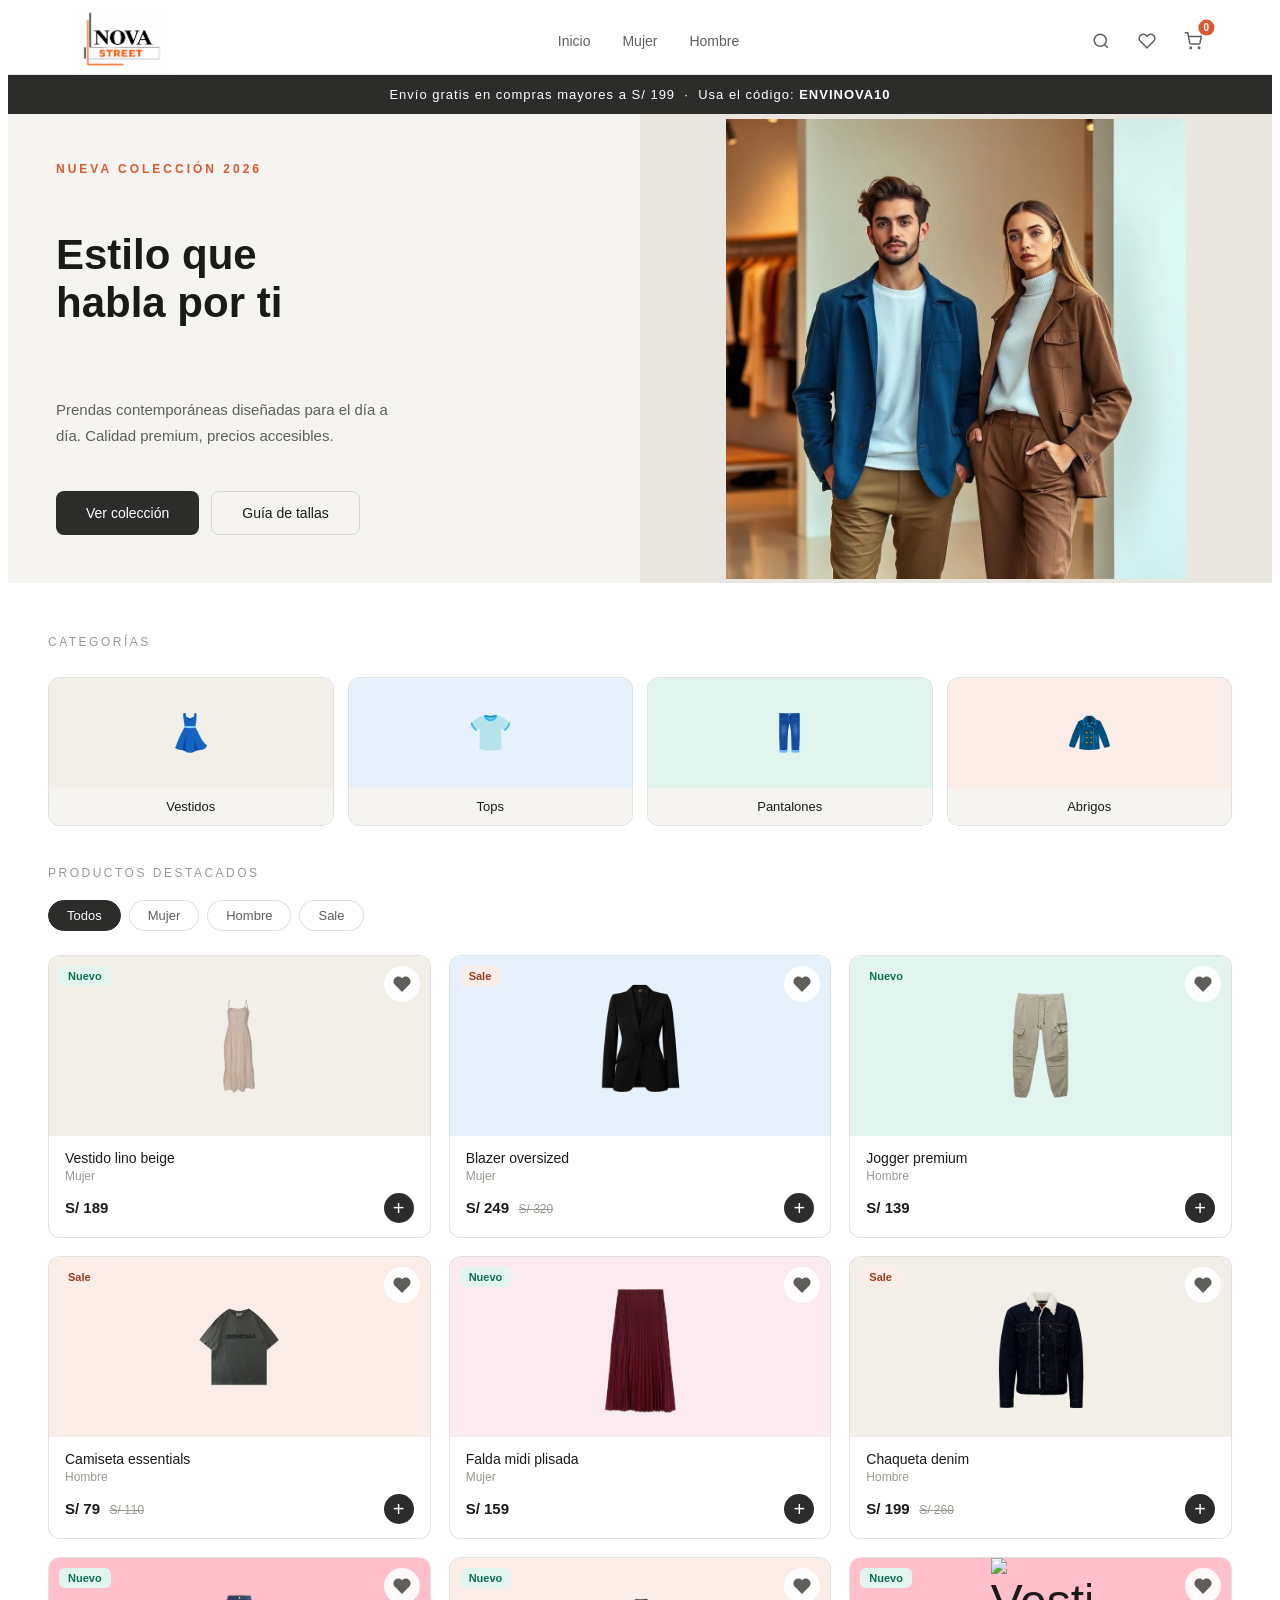
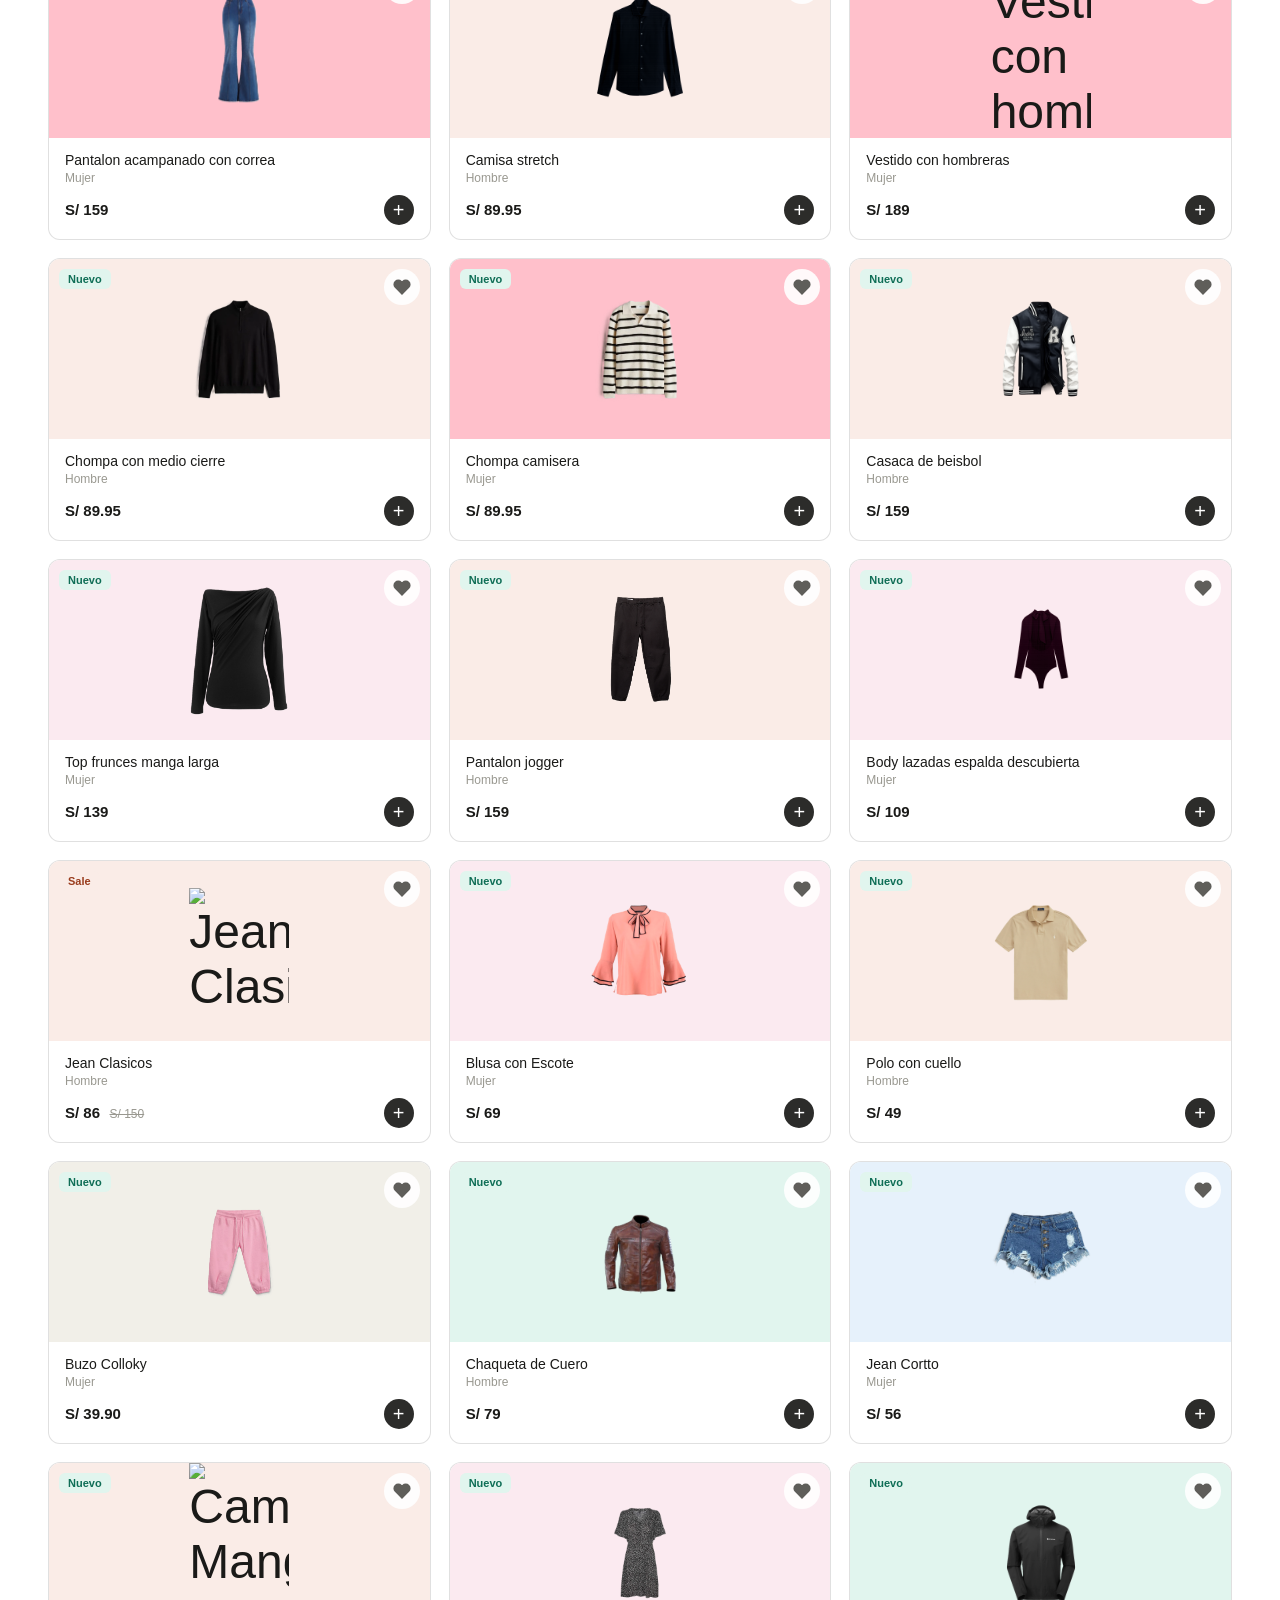
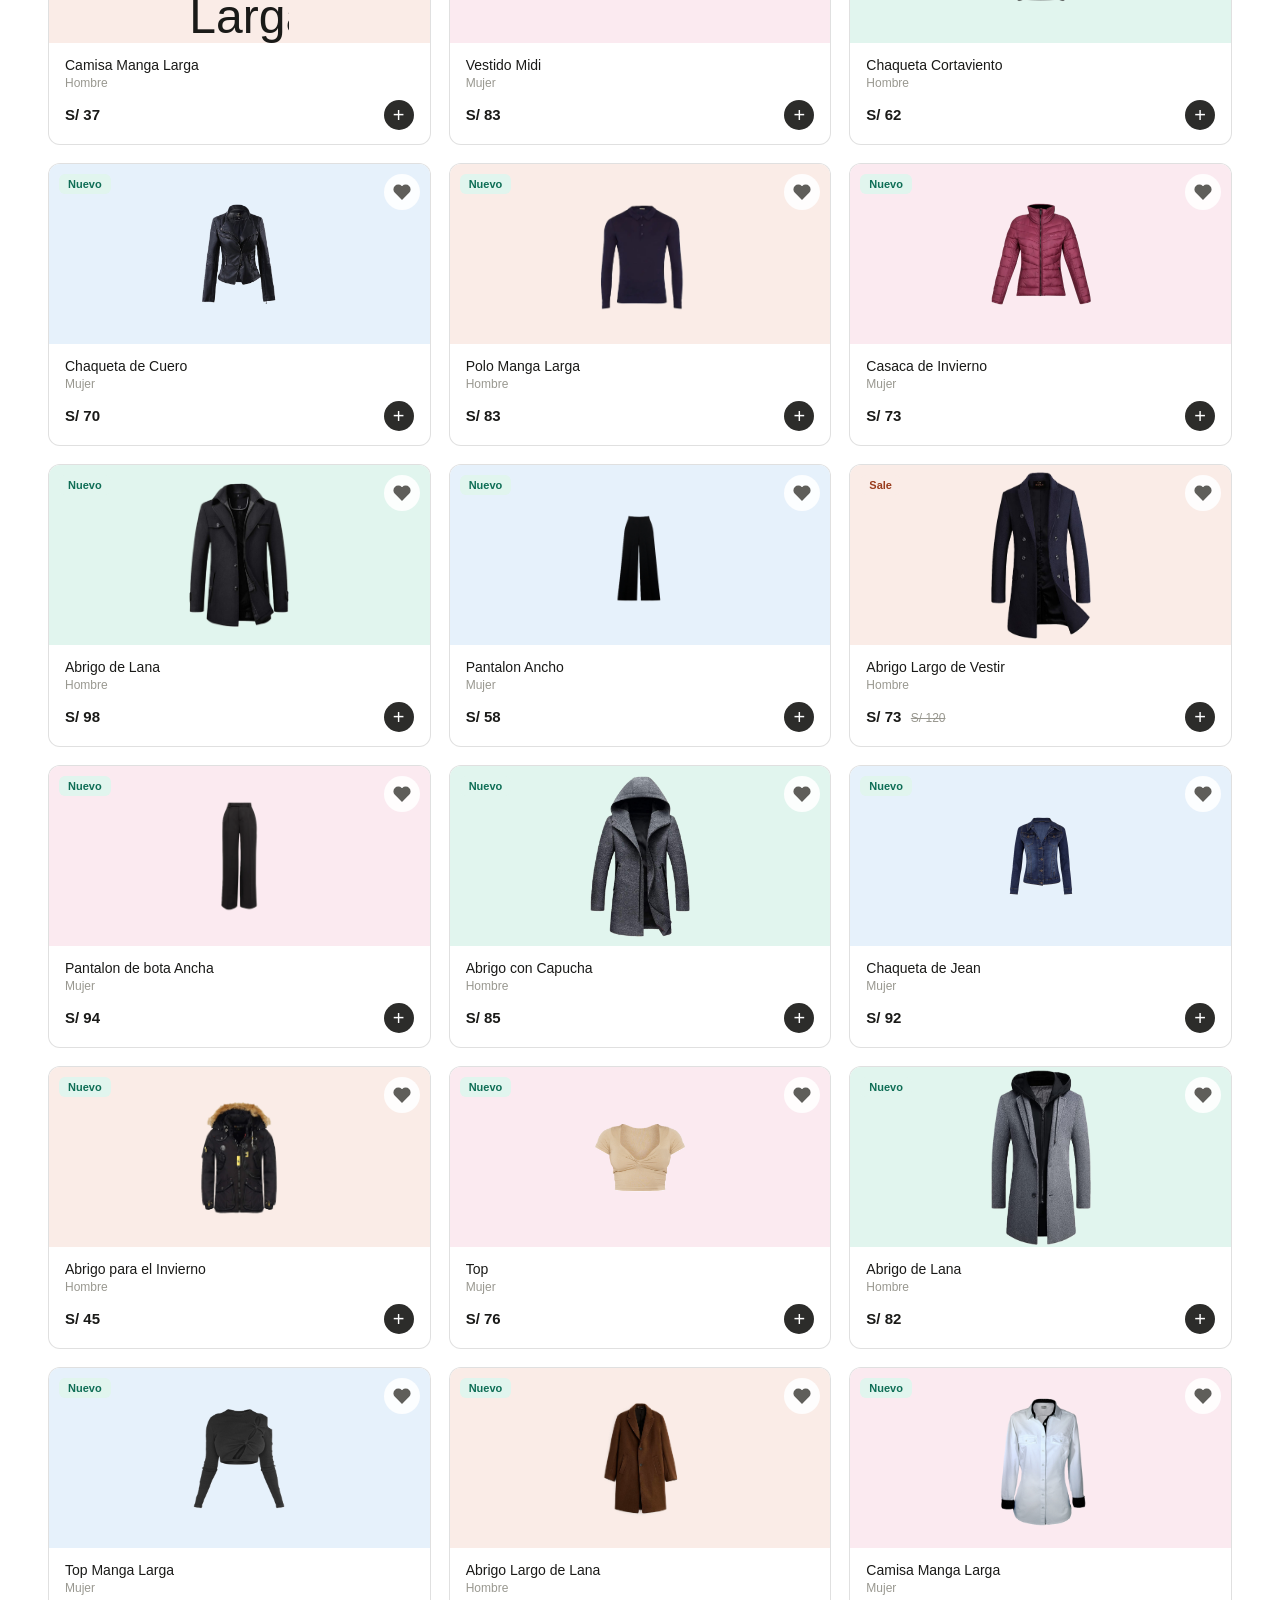
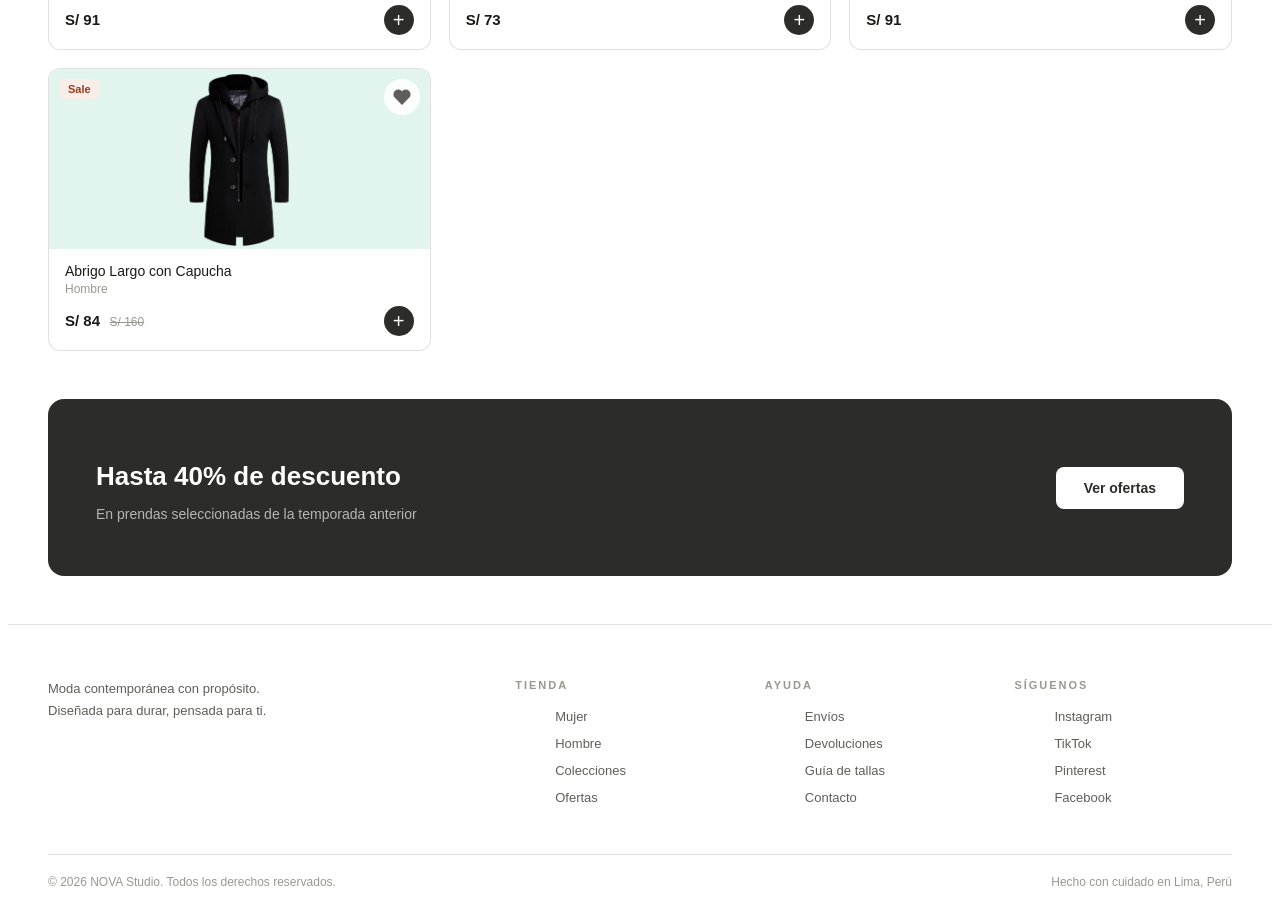
==== index.html @ 52438ffc "agregando a la nube" ====
<!DOCTYPE html>
<html lang="es">
<head>
  <meta charset="UTF-8" />
  <meta name="viewport" content="width=device-width, initial-scale=1.0"/>
  <title>Nova Street</title>
  <link rel="stylesheet" href="css/1.css">
</head>
<body>
 
<div class="toast" id="toast">Producto añadido al carrito</div>
 
<!-- NAVBAR -->
<nav>
  <img src="img/loguito.2.png" class="loguito">
  <ul class="nav-links">
    <li><a href="Proyecto.html">Inicio</a></li>
    <li><a href="Mujeres.html">Mujer</a></li>
    <li><a href="Hombres.html">Hombre</a></li>
  </ul>
  <div class="nav-right">
    <button class="icon-btn" title="Buscar">
      <svg width="18" height="18" viewBox="0 0 24 24" fill="none" stroke="currentColor" stroke-width="2"><circle cx="11" cy="11" r="8"/><path d="m21 21-4.35-4.35"/></svg>
    </button>
    <button class="icon-btn" title="Favoritos">
      <svg width="18" height="18" viewBox="0 0 24 24" fill="none" stroke="currentColor" stroke-width="2"><path d="M20.84 4.61a5.5 5.5 0 0 0-7.78 0L12 5.67l-1.06-1.06a5.5 5.5 0 0 0-7.78 7.78l1.06 1.06L12 21.23l7.78-7.78 1.06-1.06a5.5 5.5 0 0 0 0-7.78z"/></svg>
    </button>
    <div class="cart-wrapper">
      <button class="icon-btn" title="Carrito" onclick="window.location.href='carrito.html'">
        <svg width="18" height="18" viewBox="0 0 24 24" fill="none" stroke="currentColor" stroke-width="2"><circle cx="9" cy="21" r="1"/><circle cx="20" cy="21" r="1"/><path d="M1 1h4l2.68 13.39a2 2 0 0 0 2 1.61h9.72a2 2 0 0 0 2-1.61L23 6H6"/></svg>
      </button>
      <span class="cart-badge" id="cart-count">0</span>
    </div>
  </div>
</nav>
 
<!-- PROMO BAR -->
<div class="promo-bar">
  Envío gratis en compras mayores a S/ 199 &nbsp;·&nbsp; Usa el código: <strong>ENVINOVA10</strong>
</div>
 
<!-- HERO -->
<section class="hero">
  <div class="hero-text">
    <span class="hero-tag">Nueva colección 2026</span>
    <h1>Estilo que<br>habla por ti</h1>
    <p>Prendas contemporáneas diseñadas para el día a día. Calidad premium, precios accesibles.</p>
    <div class="hero-btns">
      <button class="btn-primary">Ver colección</button>
      <button class="btn-outline">Guía de tallas</button>
    </div>
  </div>
  <div class="hero-visual">
    <img src="img/preview.webp" alt="" width="460">
  </div>
</section>
 
<!-- CATEGORIES -->
<div class="section-header">
  <p class="section-label">Categorías</p>
</div>
<div class="categories">
  <div class="cat-card">
    <div class="cat-img" style="background:#F1EFE8">👗</div>
    <div class="cat-label">Vestidos</div>
  </div>
  <div class="cat-card">
    <div class="cat-img" style="background:#E6F1FB">👕</div>
    <div class="cat-label">Tops</div>
  </div>
  <div class="cat-card">
    <div class="cat-img" style="background:#E1F5EE">👖</div>
    <div class="cat-label">Pantalones</div>
  </div>
  <div class="cat-card">
    <div class="cat-img" style="background:#FAECE7">🧥</div>
    <div class="cat-label">Abrigos</div>
  </div>
</div>
 
<!-- PRODUCTS -->
<section class="products-section">
  <div class="section-label" style="margin-bottom:1.25rem">Productos destacados</div>
  <div class="filters">
    <button class="filter-btn active" onclick="setFilter(this,'Todos')">Todos</button>
    <button class="filter-btn" onclick="setFilter(this,'Mujer')">Mujer</button>
    <button class="filter-btn" onclick="setFilter(this,'Hombre')">Hombre</button>
    <button class="filter-btn" onclick="setFilter(this,'Sale')">Sale</button>
  </div>
  <div class="products" id="products-grid"></div>
</section>
 
<!-- PROMO BANNER -->
<div class="banner">
  <div>
    <h2>Hasta 40% de descuento</h2>
    <p>En prendas seleccionadas de la temporada anterior</p>
  </div>
  <button class="btn-white">Ver ofertas</button>
</div>
 
<!-- FOOTER -->
<footer>
  <div class="footer-grid">
    <div class="footer-brand">
      <span class="logo"></span>
      <p>Moda contemporánea con propósito. Diseñada para durar, pensada para ti.</p>
    </div>
    <div class="footer-col">
      <h4>Tienda</h4>
      <ul>
        <li><a href="Mujeres.html">Mujer</a></li>
        <li><a href="Hombres.html">Hombre</a></li>
        <li><a href="#">Colecciones</a></li>
        <li><a href="#">Ofertas</a></li>
      </ul>
    </div>
    <div class="footer-col">
      <h4>Ayuda</h4>
      <ul>
        <li><a href="#">Envíos</a></li>
        <li><a href="#">Devoluciones</a></li>
        <li><a href="#">Guía de tallas</a></li>
        <li><a href="#">Contacto</a></li>
      </ul>
    </div>
    <div class="footer-col">
      <h4>Síguenos</h4>
      <ul>
        <li><a href="#">Instagram</a></li>
        <li><a href="#">TikTok</a></li>
        <li><a href="#">Pinterest</a></li>
        <li><a href="#">Facebook</a></li>
      </ul>
    </div>
  </div>
  <div class="footer-bottom">
    <span>© 2026 NOVA Studio. Todos los derechos reservados.</span>
    <span>Hecho con cuidado en Lima, Perú</span>
  </div>
</footer>
 
<!-- BARRA FLOTANTE DEL CARRITO -->
<div class="cart-bar" id="cart-bar">
  <div class="cart-info">
    <span class="cart-bar-names" id="cart-bar-names"></span>
    <span class="cart-bar-total" id="cart-bar-total"></span>
  </div>
  <!-- ✅ CAMBIO: onclick navega a carrito.html -->
  <button class="cart-bar-btn" onclick="window.location.href='carrito.html'">Ir al carrito →</button>
</div>
 
<script src="js/Proyecto.js"></script>
</body>
</html>
---- css/1.css ----
*::before, *::after {box-sizing: border-box;margin: 0;padding: 0;}
    :root {
      --bg-primary: #ffffff;
      --bg-secondary: #f5f4f0;
      --text-primary: #1a1a18;
      --text-secondary: #5f5e5a;
      --text-tertiary: #999890;
      --border: rgba(0,0,0,0.12);
      --accent: #2C2C2A;
      --accent-hover: #444441;
      --coral: #D85A30;
    }
 
    body {
      font-family: -apple-system, BlinkMacSystemFont, 'Segoe UI', sans-serif;
      color: var(--text-primary);
      background: var(--bg-primary);
    }
 
    /* NAV */
    nav {
      display: flex;
      align-items: center;
      justify-content: space-between;
      padding: 0rem 4rem;
      border-bottom: 0.5px solid var(--border);
      background: var(--bg-primary);
      position: sticky;
      top: 0;
      z-index: 100;
    }
    .logo { font-size: 20px; font-weight: 600; letter-spacing: 3px; color: var(--text-primary); }
    .nav-links { display: flex; gap: 2rem; list-style: none; }
    .nav-links a { font-size: 14px; color: var(--text-secondary); text-decoration: none; transition: color 0.2s; cursor: pointer; }
    .nav-links a:hover { color: var(--text-primary); }
    .nav-right { display: flex; gap: 16px; align-items: center; }
    .icon-btn { background: none; border: none; cursor: pointer; color: var(--text-secondary); padding: 6px; display: flex; align-items: center; transition: color 0.2s; }
    .icon-btn:hover { color: var(--text-primary); }
    .cart-wrapper { position: relative; }
    .cart-badge {
      position: absolute; top: 0; right: 0;
      background: var(--coral); color: #fff;
      border-radius: 50%; font-size: 10px;
      width: 16px; height: 16px;
      display: flex; align-items: center; justify-content: center;
      font-weight: 600; transform: translate(40%, -40%);
    }
 
    /* PROMO BAR */
    .promo-bar {
      background: var(--accent);
      color: #fff;
      text-align: center;
      padding: 12px;
      font-size: 13px;
      letter-spacing: 1px;
    }
 
    /* HERO */
    .hero {
      display: grid;
      grid-template-columns: 1fr 1fr;
      min-height: 420px;
      background: var(--bg-secondary);
    }
    .hero-text {
      display: flex;
      flex-direction: column;
      justify-content: center;
      padding: 3rem 3rem;
      gap: 1.25rem;
    }
    .hero-tag { font-size: 12px; letter-spacing: 3px; color: var(--coral); font-weight: 600; text-transform: uppercase; }
    .hero h1 { font-size: 42px; font-weight: 600; line-height: 1.15; color: var(--text-primary); }
    .hero p { font-size: 15px; color: var(--text-secondary); line-height: 1.7; max-width: 340px; }
    .hero-btns { display: flex; gap: 12px; margin-top: 0.5rem; }
    .btn-primary {
      background: var(--accent); color: #fff;
      border: none; padding: 13px 30px;
      border-radius: 8px; font-size: 14px;
      cursor: pointer; font-family: inherit;
      transition: background 0.2s;
    }
    .btn-primary:hover { background: var(--accent-hover); }
    .btn-outline {
      background: none;
      border: 0.5px solid var(--border);
      color: var(--text-primary);
      padding: 13px 30px;
      border-radius: 8px; font-size: 14px;
      cursor: pointer; font-family: inherit;
      transition: background 0.2s;
    }
    .btn-outline:hover { background: var(--bg-primary); }
    .hero-visual {
      background: #e8e6de;
      display: flex;
      align-items: center;
      justify-content: center;
    }
 
    /* CATEGORIES */
    .section-header { padding: 2.5rem 2.5rem 1rem; }
    .section-label { font-size: 12px; letter-spacing: 2.5px; color: var(--text-tertiary); text-transform: uppercase; }
    .categories {
      display: grid;
      grid-template-columns: repeat(4, 1fr);
      gap: 14px;
      padding: 0 2.5rem 2.5rem;
    }
    .cat-card {
      border-radius: 12px;
      overflow: hidden;
      border: 0.5px solid var(--border);
      cursor: pointer;
      background: var(--bg-primary);
      transition: box-shadow 0.2s;
    }
    .cat-card:hover { box-shadow: 0 4px 16px rgba(0,0,0,0.08); }
    .cat-card:hover .cat-label { background: var(--accent); color: #fff; }
    .cat-img { height: 110px; display: flex; align-items: center; justify-content: center; font-size: 36px; }
    .cat-label {
      padding: 11px 14px;
      font-size: 13px; font-weight: 500;
      color: var(--text-primary);
      background: var(--bg-secondary);
      transition: background 0.2s, color 0.2s;
      text-align: center;
    }
 
    /* PRODUCTS */
    .products-section { padding: 0 2.5rem 3rem; }
    .filters { display: flex; gap: 8px; margin-bottom: 1.5rem; flex-wrap: wrap; }
    .filter-btn {
      border: 0.5px solid var(--border);
      background: var(--bg-primary);
      color: var(--text-secondary);
      padding: 7px 18px;
      border-radius: 20px;
      font-size: 13px;
      cursor: pointer;
      font-family: inherit;
      transition: all 0.2s;
    }
    .filter-btn.active, .filter-btn:hover {
      background: var(--accent);
      color: #fff;
      border-color: var(--accent);
    }
    .products {
      display: grid;
      grid-template-columns: repeat(3, 1fr);
      gap: 18px;
    }
    .product-card {
      border-radius: 12px;
      overflow: hidden;
      border: 0.5px solid var(--border);
      background: var(--bg-primary);
      cursor: pointer;
      transition: border-color 0.2s, box-shadow 0.2s;
    }
    .product-card:hover { border-color: rgba(0,0,0,0.25); box-shadow: 0 4px 16px rgba(0,0,0,0.07); }
    .product-img {
      height: 180px;
      display: flex;
      align-items: center;
      justify-content: center;
      font-size: 48px;
      position: relative;
    }
    .favorite-btn {
      position: absolute;
      top: 10px;
      right: 10px;
      background: rgba(255,255,255,0.9);
      border: none;
      width: 36px;
      height: 36px;
      border-radius: 50%;
      cursor: pointer;
      display: flex;
      align-items: center;
      justify-content: center;
      color: var(--text-secondary);
      transition: all 0.2s;
      z-index: 10;
    }
    .favorite-btn:hover {
      background: #fff;
      color: var(--coral);
    }
    .favorite-btn.active {
      color: var(--coral);
      background: rgba(216, 90, 48, 0.1);
    }
    .badge {
      position: absolute; top: 10px; left: 10px;
      font-size: 11px; font-weight: 600;
      padding: 4px 9px;
      border-radius: 6px;
    }
    .badge-new { background: #E1F5EE; color: #0F6E56; }
    .badge-sale { background: #FAECE7; color: #993C1D; }
    .product-info { padding: 14px 16px; }
    .product-name { font-size: 14px; font-weight: 500; color: var(--text-primary); margin-bottom: 3px; }
    .product-cat { font-size: 12px; color: var(--text-tertiary); margin-bottom: 10px; }
    .product-footer { display: flex; align-items: center; justify-content: space-between; }
    .price { font-size: 15px; font-weight: 600; color: var(--text-primary); }
    .price-old { font-size: 12px; color: var(--text-tertiary); text-decoration: line-through; margin-left: 5px; }
    .add-btn {
      width: 30px; height: 30px;
      border-radius: 50%;
      background: var(--accent);
      border: none; color: #fff;
      cursor: pointer;
      font-size: 20px;
      display: flex; align-items: center; justify-content: center;
      line-height: 1;
      transition: background 0.2s, transform 0.1s;
    }
    .add-btn:hover { background: var(--accent-hover); }
    .add-btn:active { transform: scale(0.92); }
 
    /* BANNER */
    .banner {
      margin: 0 2.5rem 3rem;
      border-radius: 16px;
      background: var(--accent);
      padding: 2.5rem 3rem;
      display: flex;
      align-items: center;
      justify-content: space-between;
    }
    .banner h2 { font-size: 26px; font-weight: 600; color: #fff; margin-bottom: 8px; }
    .banner p { font-size: 14px; color: rgba(255,255,255,0.65); }
    .btn-white {
      background: #fff; color: var(--accent);
      border: none; padding: 13px 28px;
      border-radius: 8px; font-size: 14px;
      cursor: pointer; font-family: inherit;
      font-weight: 600; white-space: nowrap;
      transition: opacity 0.2s;
    }
    .btn-white:hover { opacity: 0.85; }
 
    /* FOOTER */
    footer {
      border-top: 0.5px solid var(--border);
      padding: 2.5rem 2.5rem 1.5rem;
    }
    .footer-grid {
      display: grid;
      grid-template-columns: 2fr 1fr 1fr 1fr;
      gap: 2rem;
      margin-bottom: 2rem;
    }
    .footer-brand .logo { display: block; margin-bottom: 12px; }
    .footer-brand p { font-size: 13px; color: var(--text-secondary); line-height: 1.7; max-width: 220px; }
    .footer-col h4 { font-size: 11px; letter-spacing: 2px; color: var(--text-tertiary); margin-bottom: 14px; text-transform: uppercase; }
    .footer-col ul { list-style: none; display: flex; flex-direction: column; gap: 9px; }
    .footer-col a { font-size: 13px; color: var(--text-secondary); text-decoration: none; cursor: pointer; transition: color 0.2s; }
    .footer-col a:hover { color: var(--text-primary); }
    .footer-bottom {
      border-top: 0.5px solid var(--border);
      padding-top: 1.25rem;
      display: flex;
      align-items: center;
      justify-content: space-between;
      font-size: 12px;
      color: var(--text-tertiary);
    }
 
    /* TOAST */
    .toast {
      position: fixed;
      bottom: 24px; left: 50%;
      transform: translateX(-50%) translateY(10px);
      background: var(--accent); color: #fff;
      padding: 11px 22px;
      border-radius: 8px;
      font-size: 13px;
      opacity: 0;
      transition: opacity 0.3s, transform 0.3s;
      pointer-events: none;
      z-index: 999;
    }
    .toast.show { opacity: 1; transform: translateX(-50%) translateY(0); }
 
    /* RESPONSIVE */
    @media (max-width: 768px) {
      .hero { grid-template-columns: 1fr; }
      .hero-visual { display: none; }
      .categories { grid-template-columns: repeat(2, 1fr); }
      .products { grid-template-columns: repeat(2, 1fr); }
      .footer-grid { grid-template-columns: 1fr 1fr; }
      .banner { flex-direction: column; gap: 1.5rem; text-align: center; }
      .nav-links { display: none; }
    }

    /* AGREGADO: imagen del logo */
    .loguito {
      width: 99px;
      height: auto;
    }

    /* AGREGADO: controles de cantidad */
    .qty-ctrl {
      display: flex;
      align-items: center;
      gap: 6px;
    }
    .qty-num {
      font-size: 13px;
      font-weight: 600;
      min-width: 16px;
      text-align: center;
      color: var(--text-primary);
    }
    .minus-btn {
      width: 30px; height: 30px;
      border-radius: 50%;
      background: var(--bg-primary);
      border: 0.5px solid var(--border);
      color: var(--text-primary);
      cursor: pointer;
      font-size: 20px;
      display: flex; align-items: center; justify-content: center;
      line-height: 1;
      transition: background 0.2s, transform 0.1s;
      font-family: inherit;
    }
    .minus-btn:hover  { background: var(--bg-secondary); }
    .minus-btn:active { transform: scale(0.92); }

    /* AGREGADO: barra flotante del carrito */
    .cart-bar {
      position: fixed;
      bottom: 20px;
      left: 50%;
      transform: translateX(-50%) translateY(16px);
      width: calc(100% - 5rem);
      max-width: 700px;
      background: var(--accent);
      color: #fff;
      border-radius: 14px;
      padding: 14px 20px;
      display: flex;
      align-items: center;
      justify-content: space-between;
      gap: 12px;
      opacity: 0;
      pointer-events: none;
      transition: opacity 0.25s, transform 0.25s;
      z-index: 200;
    }
    .cart-bar.visible {
      opacity: 1;
      pointer-events: all;
      transform: translateX(-50%) translateY(0);
    }
    .cart-info {
      display: flex;
      flex-direction: column;
      gap: 2px;
      min-width: 0;
      overflow: hidden;
    }
    .cart-bar-names {
      font-size: 11px;
      color: rgba(255,255,255,0.55);
      white-space: nowrap;
      overflow: hidden;
      text-overflow: ellipsis;
    }
    .cart-bar-total {
      font-size: 15px;
      font-weight: 600;
    }
    .cart-bar-btn {
      flex-shrink: 0;
      background: #fff;
      color: var(--accent);
      border: none;
      border-radius: 8px;
      padding: 9px 20px;
      font-size: 13px;
      font-weight: 600;
      cursor: pointer;
      font-family: inherit;
      transition: opacity 0.15s;
      white-space: nowrap;
    }
    .cart-bar-btn:hover { opacity: 0.85; }

    @media (max-width: 768px) {
      .cart-bar { width: calc(100% - 2rem); }
    }

    /* MODAL GUÍA DE TALLAS */
    .modal {
      display: none;
      position: fixed;
      top: 0;
      left: 0;
      width: 100%;
      height: 100%;
      background: rgba(0, 0, 0, 0.5);
      z-index: 1000;
      align-items: center;
      justify-content: center;
      padding: 20px;
    }
    .modal.active {
      display: flex;
    }
    .modal-content {
      background: var(--bg-primary);
      border-radius: 12px;
      max-width: 700px;
      width: 100%;
      max-height: 80vh;
      overflow-y: auto;
      box-shadow: 0 10px 40px rgba(0, 0, 0, 0.2);
    }
    .modal-header {
      display: flex;
      justify-content: space-between;
      align-items: center;
      padding: 24px 24px 16px;
      border-bottom: 0.5px solid var(--border);
    }
    .modal-header h2 {
      font-size: 22px;
      font-weight: 600;
      color: var(--text-primary);
    }
    .close-btn {
      background: none;
      border: none;
      font-size: 24px;
      color: var(--text-secondary);
      cursor: pointer;
      padding: 4px 8px;
      transition: color 0.2s;
    }
    .close-btn:hover {
      color: var(--text-primary);
    }
    .modal-body {
      padding: 24px;
    }

    /* TABS */
    .tabs-container {
      display: flex;
      gap: 12px;
      margin-bottom: 24px;
      border-bottom: 0.5px solid var(--border);
    }
    .tab-btn {
      background: none;
      border: none;
      padding: 12px 16px;
      font-size: 14px;
      font-weight: 500;
      color: var(--text-secondary);
      cursor: pointer;
      border-bottom: 2px solid transparent;
      margin-bottom: -0.5px;
      transition: all 0.2s;
    }
    .tab-btn.active {
      color: var(--text-primary);
      border-bottom-color: var(--accent);
    }
    .tab-btn:hover {
      color: var(--text-primary);
    }

    /* TAB CONTENT */
    .tab-content {
      display: none;
    }
    .tab-content.active {
      display: block;
    }

    /* SIZE TABLE */
    .size-table {
      width: 100%;
      border-collapse: collapse;
      margin-bottom: 24px;
    }
    .size-table thead {
      background: var(--bg-secondary);
    }
    .size-table th {
      padding: 12px 14px;
      text-align: left;
      font-size: 12px;
      font-weight: 600;
      color: var(--text-secondary);
      border-bottom: 0.5px solid var(--border);
    }
    .size-table td {
      padding: 12px 14px;
      font-size: 14px;
      color: var(--text-primary);
      border-bottom: 0.5px solid var(--border);
    }
    .size-table tbody tr:hover {
      background: var(--bg-secondary);
    }
    .size-label {
      font-weight: 600;
    }

    /* INSTRUCTIONS */
    .size-instructions {
      background: var(--bg-secondary);
      border-radius: 8px;
      padding: 16px 18px;
    }
    .size-instructions h4 {
      font-size: 14px;
      font-weight: 600;
      color: var(--text-primary);
      margin-bottom: 12px;
    }
    .size-instructions ul {
      list-style: none;
      padding: 0;
    }
    .size-instructions li {
      font-size: 13px;
      color: var(--text-secondary);
      line-height: 1.6;
      margin-bottom: 8px;
    }
    .size-instructions li:last-child {
      margin-bottom: 0;
    }

    /* SEARCH MODAL */
    .search-modal-content {
      background: var(--bg-primary);
      border-radius: 12px;
      width: 100%;
      max-width: 600px;
      max-height: 80vh;
      display: flex;
      flex-direction: column;
      overflow: hidden;
      box-shadow: 0 10px 40px rgba(0, 0, 0, 0.2);
    }
    .search-header {
      display: flex;
      align-items: center;
      gap: 12px;
      padding: 16px 20px;
      border-bottom: 0.5px solid var(--border);
    }
    .search-input {
      flex: 1;
      border: none;
      background: none;
      font-size: 16px;
      color: var(--text-primary);
      outline: none;
      font-family: inherit;
    }
    .search-input::placeholder {
      color: var(--text-tertiary);
    }
    .search-results {
      overflow-y: auto;
      flex: 1;
      padding: 16px;
    }
    .search-result-item {
      display: flex;
      gap: 12px;
      padding: 12px;
      border-radius: 8px;
      cursor: pointer;
      transition: background 0.2s;
      margin-bottom: 8px;
    }
    .search-result-item:hover {
      background: var(--bg-secondary);
    }
    .search-result-img {
      width: 60px;
      height: 60px;
      background: var(--bg-secondary);
      border-radius: 6px;
      flex-shrink: 0;
      display: flex;
      align-items: center;
      justify-content: center;
    }
    .search-result-info {
      flex: 1;
    }
    .search-result-name {
      font-size: 14px;
      font-weight: 500;
      color: var(--text-primary);
      margin-bottom: 4px;
    }
    .search-result-cat {
      font-size: 12px;
      color: var(--text-secondary);
      margin-bottom: 6px;
    }
    .search-result-price {
      font-size: 14px;
      font-weight: 600;
      color: var(--accent);
    }
    .search-empty {
      text-align: center;
      padding: 40px 20px;
      color: var(--text-tertiary);
      font-size: 14px;
    }

    /* FAVORITES GRID */
    .favorites-grid {
      display: grid;
      grid-template-columns: repeat(3, 1fr);
      gap: 16px;
    }
    .favorites-empty {
      grid-column: 1 / -1;
      text-align: center;
      padding: 60px 20px;
      color: var(--text-tertiary);
    }
    .favorites-empty svg {
      width: 48px;
      height: 48px;
      margin-bottom: 12px;
      opacity: 0.5;
    }

    /* RESPONSIVE */
    @media (max-width: 768px) {
      .modal-content {
        max-height: 90vh;
      }
      .size-table {
        font-size: 12px;
      }
      .size-table th,
      .size-table td {
        padding: 10px 8px;
      }
      .search-modal-content {
        max-width: calc(100% - 40px);
      }
      .favorites-grid {
        grid-template-columns: repeat(2, 1fr);
      }
    }
    /* Buscador */
    .search-result-img {
      width: 60px;
      height: 60px;
      border-radius: 8px;
      overflow: hidden;
      display: flex;
      justify-content: center;
      align-items: center;
      background: #f2f2f2;
    }

    .search-result-img img {
     width: 100%;
     height: 100%;
     object-fit: cover;
    }
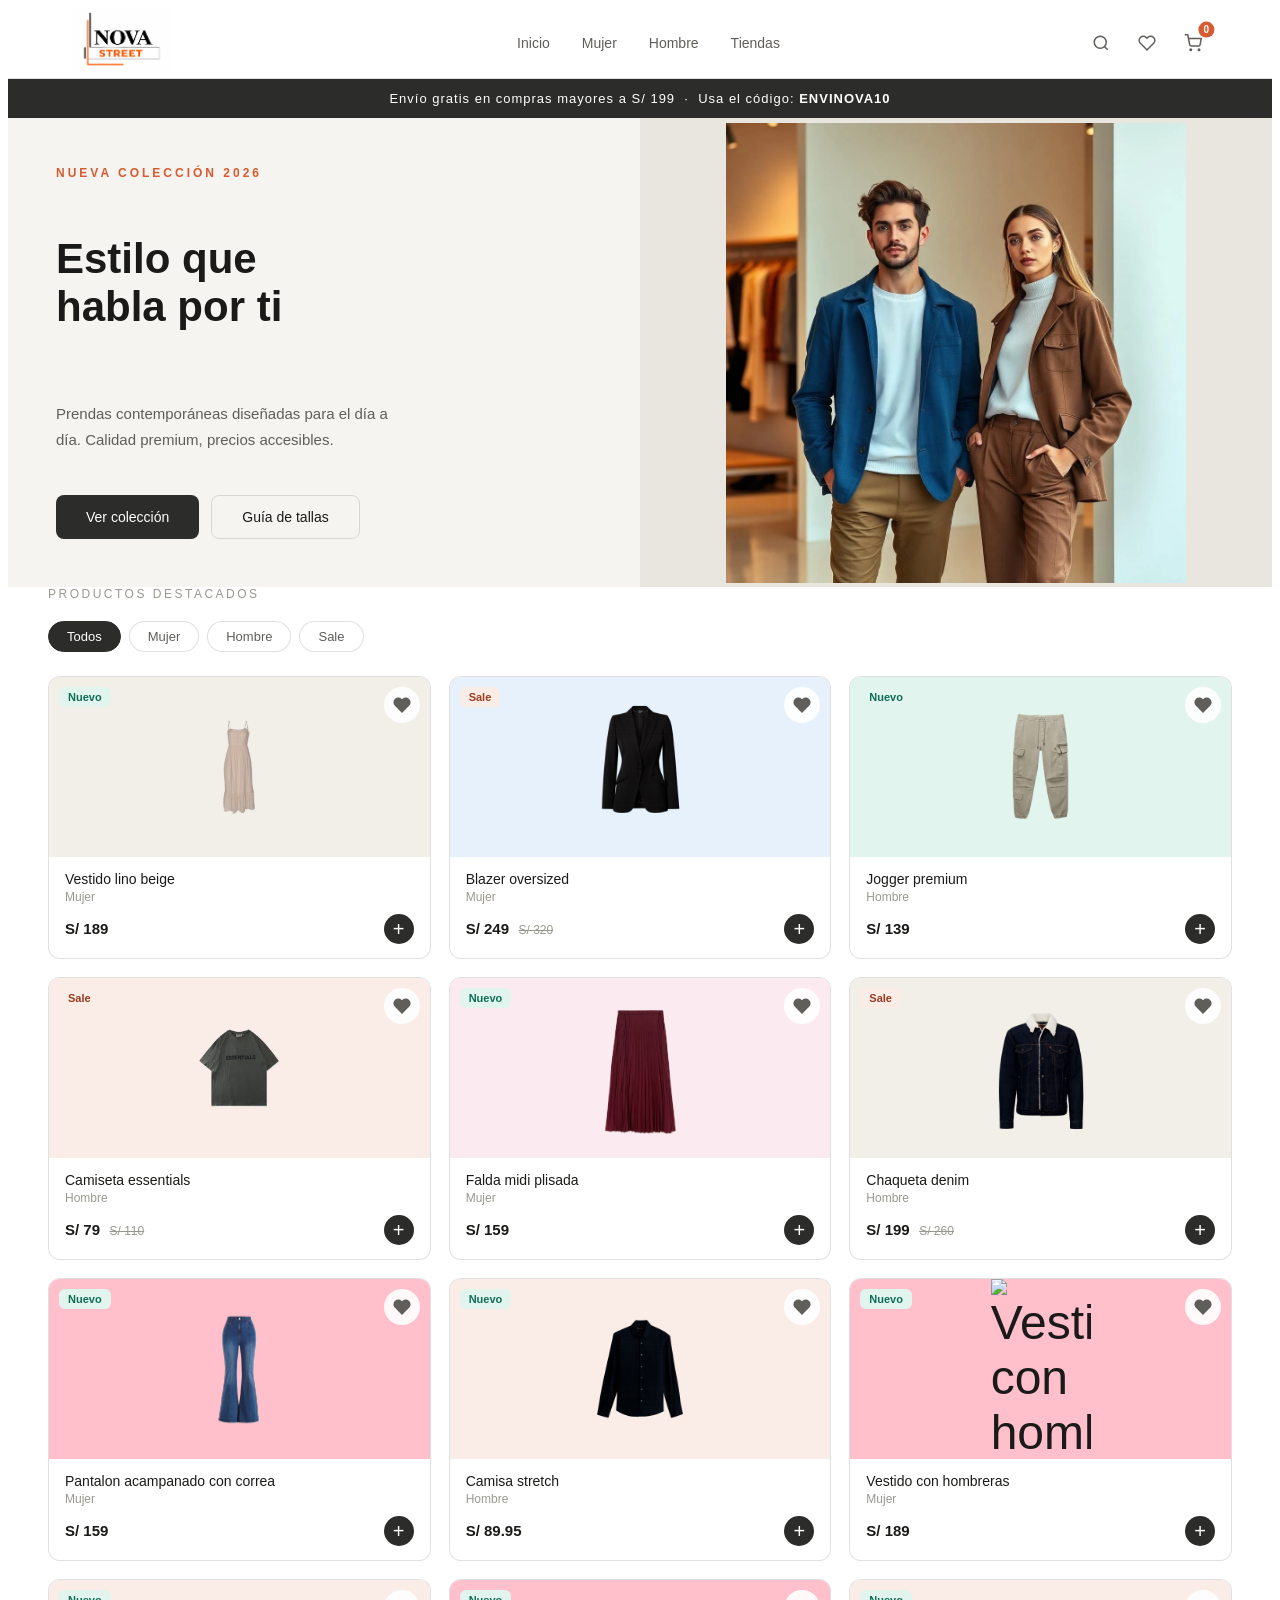
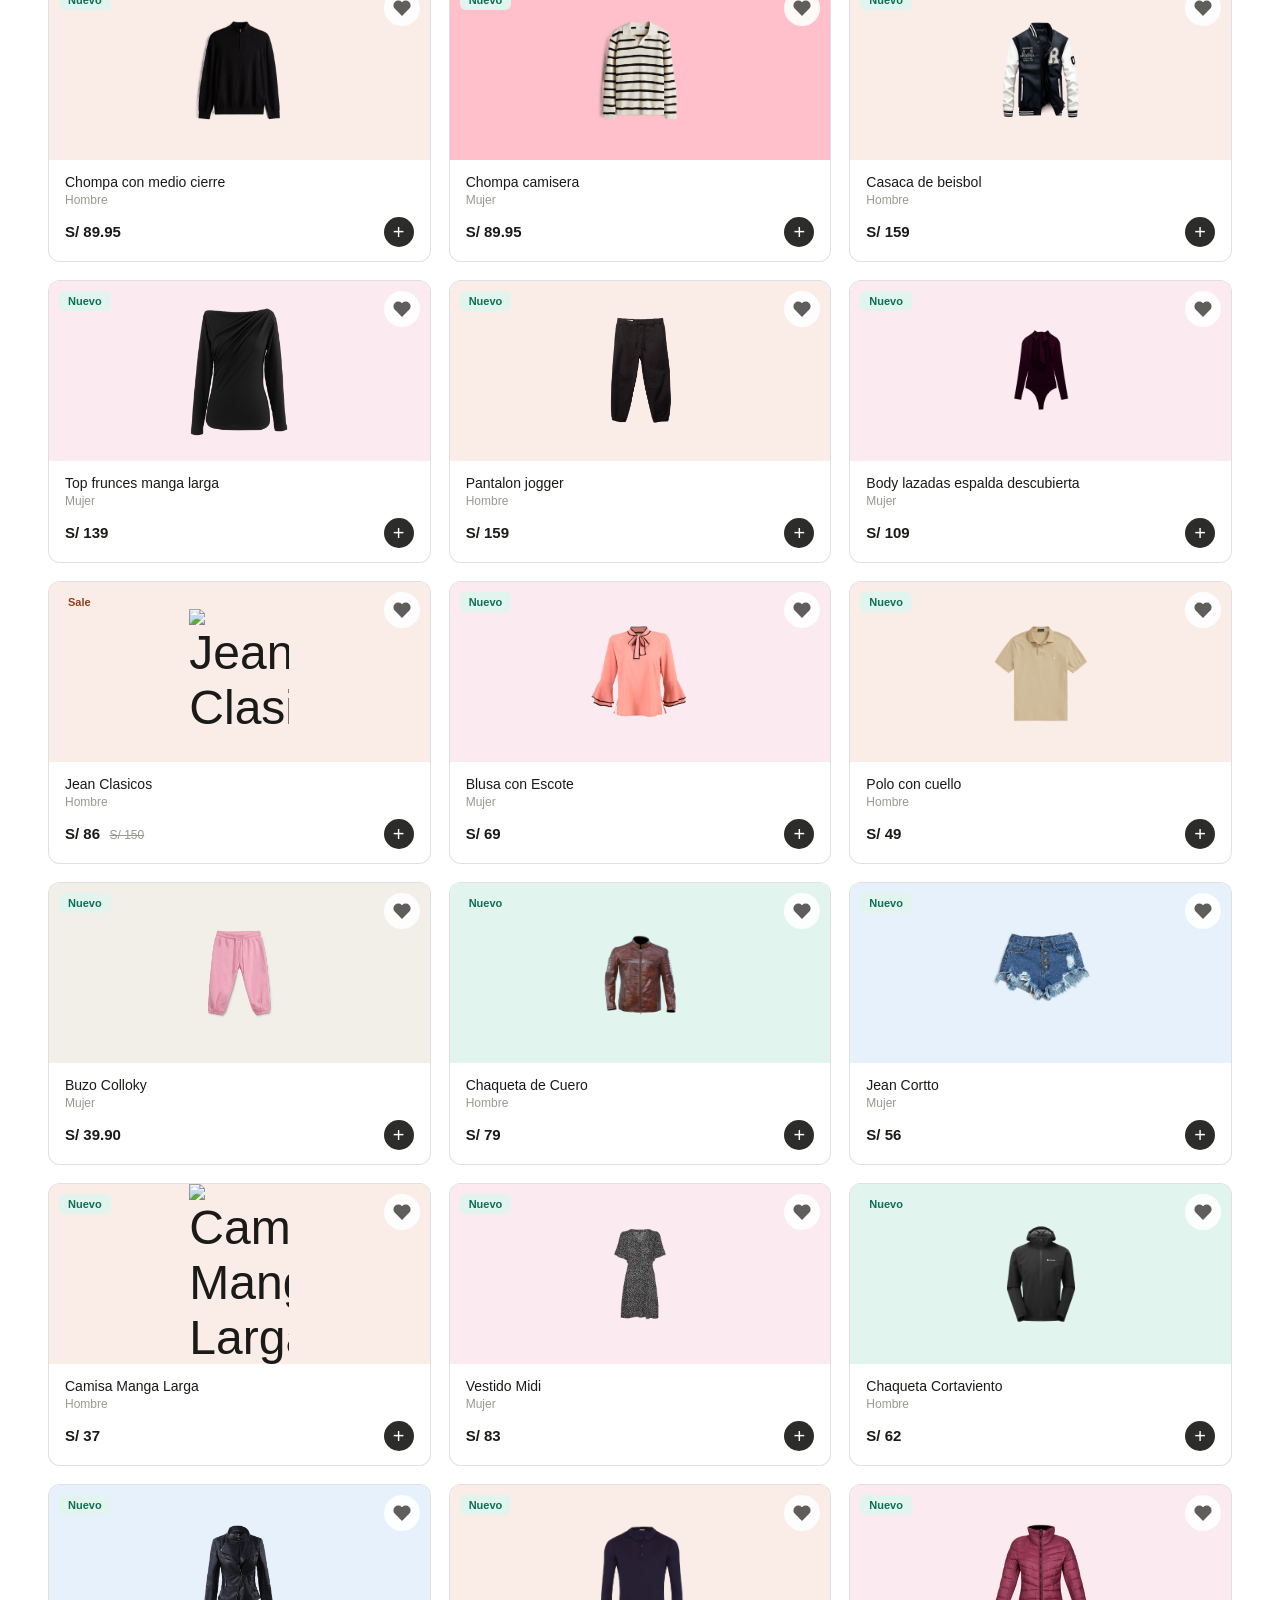
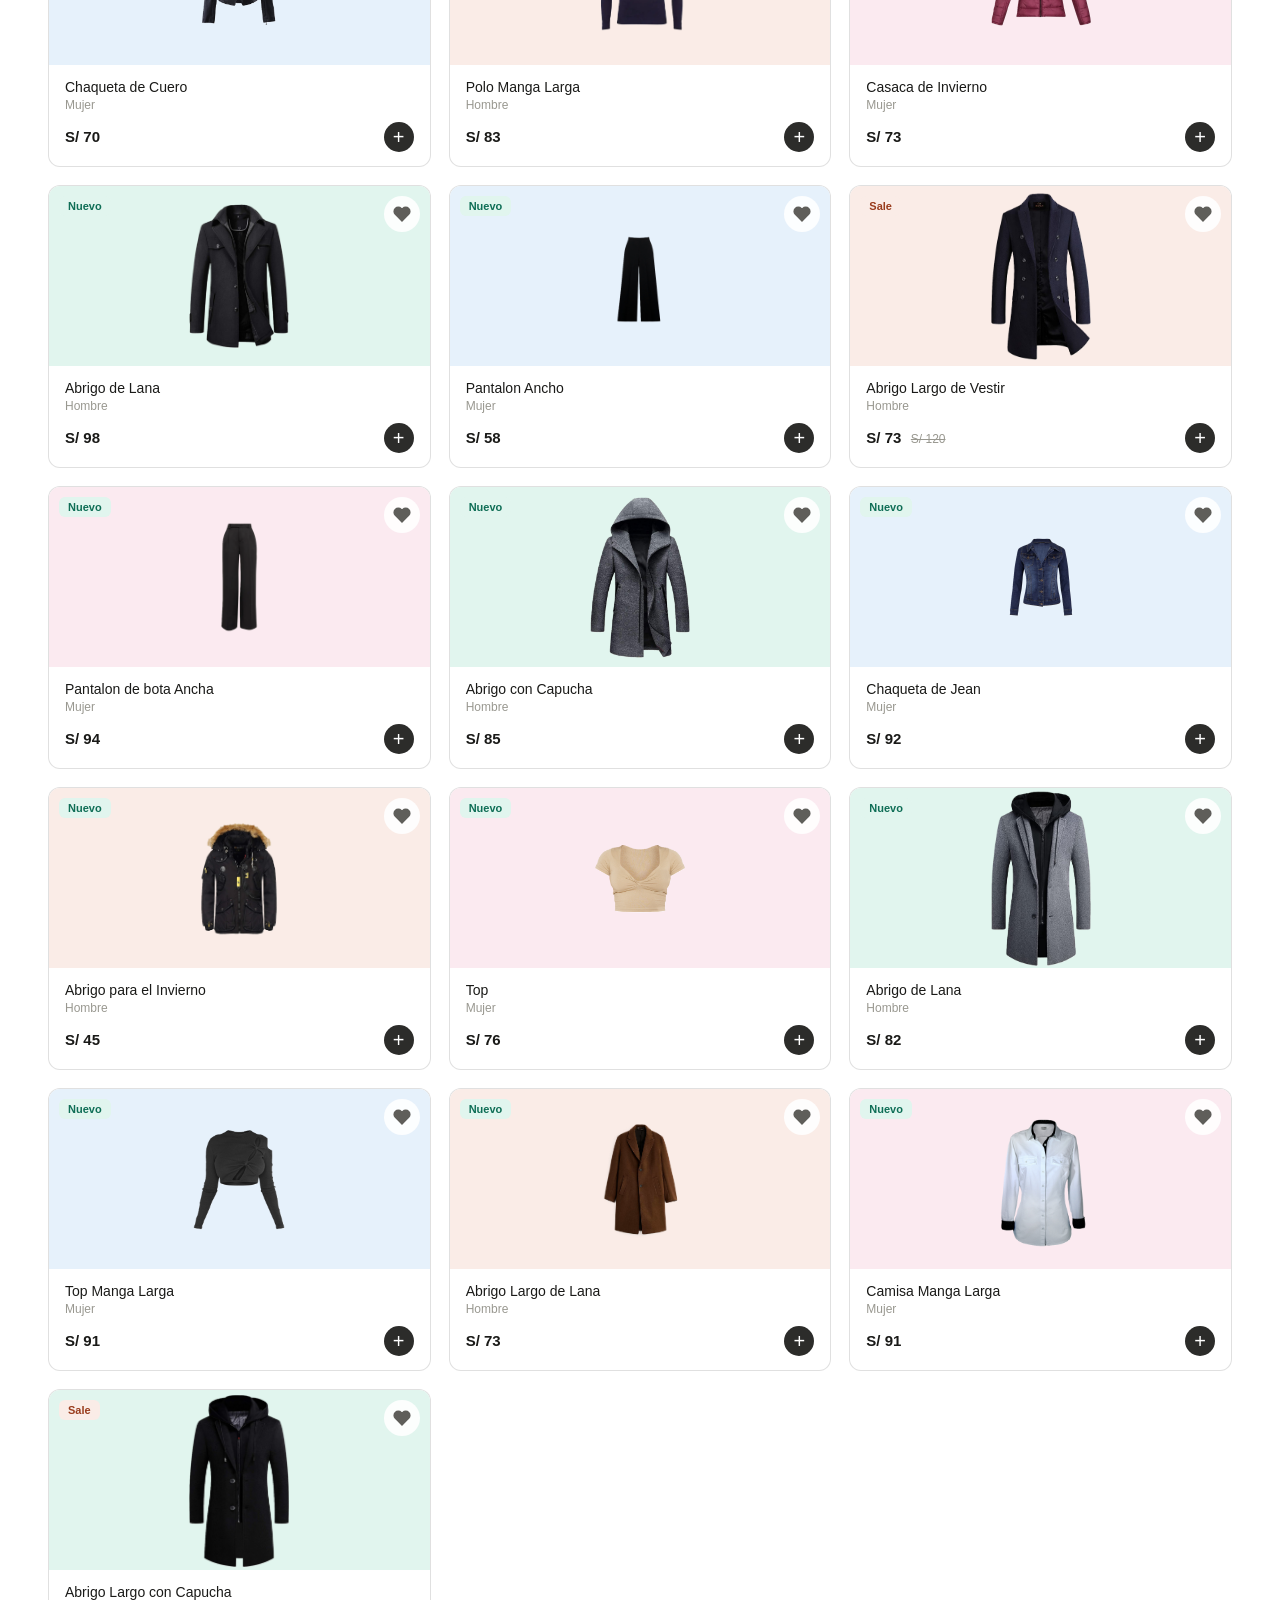
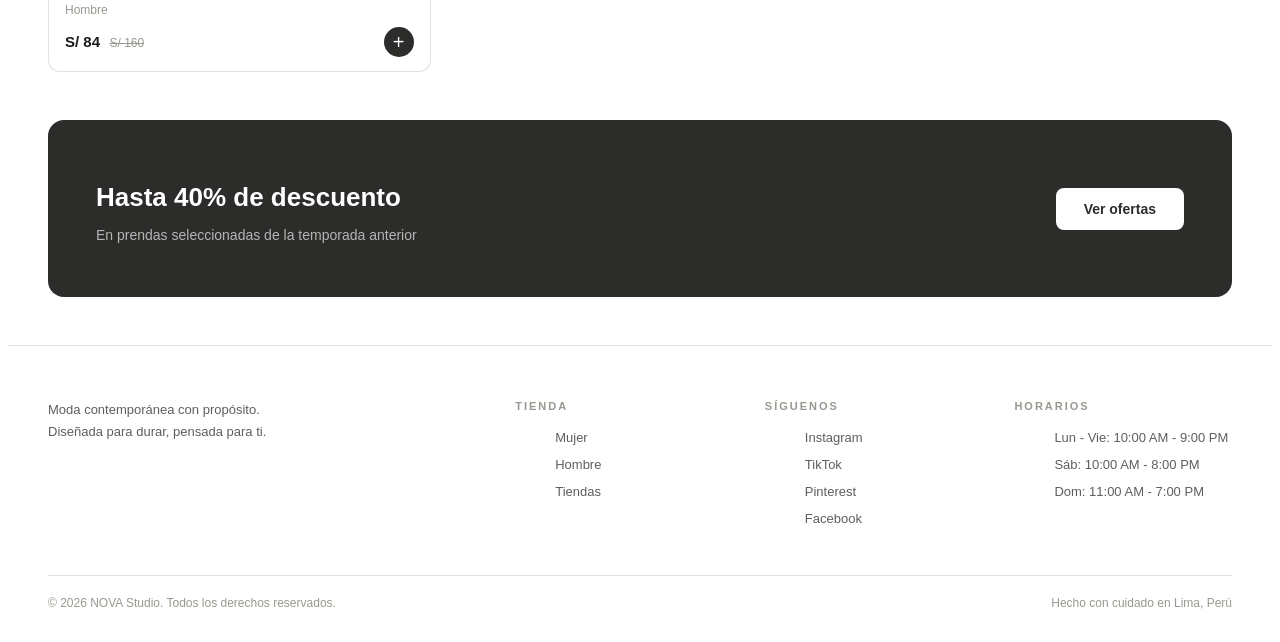
==== commit 5f9143b8: "Merge branch 'main' of https://github.com/Jesus-TR0106/ProyectoSala1" ====
--- a/index.html
+++ b/index.html
@@ -12,17 +12,20 @@
  
 <!-- NAVBAR -->
 <nav>
-  <img src="img/loguito.2.png" class="loguito">
+  <a href="Proyecto.html">
+    <img src="img/loguito.2.png" class="loguito" alt="Nova Street"/>
+  </a>
   <ul class="nav-links">
     <li><a href="Proyecto.html">Inicio</a></li>
     <li><a href="Mujeres.html">Mujer</a></li>
     <li><a href="Hombres.html">Hombre</a></li>
+    <li><a href="nuestrastiendas.html">Tiendas</a></li>
   </ul>
   <div class="nav-right">
-    <button class="icon-btn" title="Buscar">
+    <button class="icon-btn" title="Buscar" onclick="openSearch()">
       <svg width="18" height="18" viewBox="0 0 24 24" fill="none" stroke="currentColor" stroke-width="2"><circle cx="11" cy="11" r="8"/><path d="m21 21-4.35-4.35"/></svg>
     </button>
-    <button class="icon-btn" title="Favoritos">
+    <button class="icon-btn" title="Favoritos" onclick="openFavorites()">
       <svg width="18" height="18" viewBox="0 0 24 24" fill="none" stroke="currentColor" stroke-width="2"><path d="M20.84 4.61a5.5 5.5 0 0 0-7.78 0L12 5.67l-1.06-1.06a5.5 5.5 0 0 0-7.78 7.78l1.06 1.06L12 21.23l7.78-7.78 1.06-1.06a5.5 5.5 0 0 0 0-7.78z"/></svg>
     </button>
     <div class="cart-wrapper">
@@ -46,40 +49,18 @@
     <h1>Estilo que<br>habla por ti</h1>
     <p>Prendas contemporáneas diseñadas para el día a día. Calidad premium, precios accesibles.</p>
     <div class="hero-btns">
-      <button class="btn-primary">Ver colección</button>
-      <button class="btn-outline">Guía de tallas</button>
+      <button class="btn-primary" onclick="scrollToProducts()">Ver colección</button>
+      <button class="btn-outline" onclick="openSizeGuide()">Guía de tallas</button>
     </div>
   </div>
   <div class="hero-visual">
     <img src="img/preview.webp" alt="" width="460">
   </div>
 </section>
- 
-<!-- CATEGORIES -->
-<div class="section-header">
-  <p class="section-label">Categorías</p>
-</div>
-<div class="categories">
-  <div class="cat-card">
-    <div class="cat-img" style="background:#F1EFE8">👗</div>
-    <div class="cat-label">Vestidos</div>
-  </div>
-  <div class="cat-card">
-    <div class="cat-img" style="background:#E6F1FB">👕</div>
-    <div class="cat-label">Tops</div>
-  </div>
-  <div class="cat-card">
-    <div class="cat-img" style="background:#E1F5EE">👖</div>
-    <div class="cat-label">Pantalones</div>
-  </div>
-  <div class="cat-card">
-    <div class="cat-img" style="background:#FAECE7">🧥</div>
-    <div class="cat-label">Abrigos</div>
-  </div>
-</div>
- 
+
 <!-- PRODUCTS -->
-<section class="products-section">
+<section class="products-section" id="productos">
+
   <div class="section-label" style="margin-bottom:1.25rem">Productos destacados</div>
   <div class="filters">
     <button class="filter-btn active" onclick="setFilter(this,'Todos')">Todos</button>
@@ -99,6 +80,176 @@
   <button class="btn-white">Ver ofertas</button>
 </div>
  
+<!-- MODAL DE BÚSQUEDA -->
+<div class="modal" id="searchModal">
+  <div class="search-modal-content">
+    <div class="search-header">
+      <input type="text" id="searchInput" class="search-input" placeholder="Buscar productos..." autofocus>
+      <button class="close-btn" onclick="closeSearch()">✕</button>
+    </div>
+    <div class="search-results" id="searchResults"></div>
+  </div>
+</div>
+
+<!-- MODAL DE FAVORITOS -->
+<div class="modal" id="favoritesModal">
+  <div class="modal-content">
+    <div class="modal-header">
+      <h2>Mis Favoritos</h2>
+      <button class="close-btn" onclick="closeFavorites()">✕</button>
+    </div>
+    <div class="modal-body favorites-grid" id="favoritesGrid">
+      <!-- Los favoritos se cargarán aquí -->
+    </div>
+  </div>
+</div>
+
+<!-- MODAL DE GUÍA DE TALLAS -->
+<div class="modal" id="sizeGuideModal">
+  <div class="modal-content">
+    <div class="modal-header">
+      <h2>Guía de tallas</h2>
+      <button class="close-btn" onclick="closeSizeGuide()">✕</button>
+    </div>
+    <div class="modal-body">
+      <!-- TABS -->
+      <div class="tabs-container">
+        <button class="tab-btn active" onclick="switchTab('women')">Mujer</button>
+        <button class="tab-btn" onclick="switchTab('men')">Hombre</button>
+      </div>
+      
+      <!-- TAB CONTENT: MUJERES -->
+      <div class="tab-content active" id="women-tab">
+        <table class="size-table">
+          <thead>
+            <tr>
+              <th>Talla</th>
+              <th>Pecho (cm)</th>
+              <th>Cintura (cm)</th>
+              <th>Caderas (cm)</th>
+              <th>Largo (cm)</th>
+            </tr>
+          </thead>
+          <tbody>
+            <tr>
+              <td class="size-label">XS</td>
+              <td>82</td>
+              <td>62</td>
+              <td>88</td>
+              <td>62</td>
+            </tr>
+            <tr>
+              <td class="size-label">S</td>
+              <td>86</td>
+              <td>66</td>
+              <td>92</td>
+              <td>63</td>
+            </tr>
+            <tr>
+              <td class="size-label">M</td>
+              <td>90</td>
+              <td>70</td>
+              <td>96</td>
+              <td>64</td>
+            </tr>
+            <tr>
+              <td class="size-label">L</td>
+              <td>94</td>
+              <td>74</td>
+              <td>100</td>
+              <td>65</td>
+            </tr>
+            <tr>
+              <td class="size-label">XL</td>
+              <td>100</td>
+              <td>80</td>
+              <td>106</td>
+              <td>66</td>
+            </tr>
+            <tr>
+              <td class="size-label">XXL</td>
+              <td>106</td>
+              <td>86</td>
+              <td>112</td>
+              <td>67</td>
+            </tr>
+          </tbody>
+        </table>
+      </div>
+      
+      <!-- TAB CONTENT: HOMBRES -->
+      <div class="tab-content" id="men-tab">
+        <table class="size-table">
+          <thead>
+            <tr>
+              <th>Talla</th>
+              <th>Pecho (cm)</th>
+              <th>Cintura (cm)</th>
+              <th>Hombros (cm)</th>
+              <th>Largo (cm)</th>
+            </tr>
+          </thead>
+          <tbody>
+            <tr>
+              <td class="size-label">S</td>
+              <td>88</td>
+              <td>76</td>
+              <td>42</td>
+              <td>68</td>
+            </tr>
+            <tr>
+              <td class="size-label">M</td>
+              <td>92</td>
+              <td>80</td>
+              <td>44</td>
+              <td>69</td>
+            </tr>
+            <tr>
+              <td class="size-label">L</td>
+              <td>96</td>
+              <td>84</td>
+              <td>46</td>
+              <td>70</td>
+            </tr>
+            <tr>
+              <td class="size-label">XL</td>
+              <td>102</td>
+              <td>90</td>
+              <td>48</td>
+              <td>71</td>
+            </tr>
+            <tr>
+              <td class="size-label">XXL</td>
+              <td>108</td>
+              <td>96</td>
+              <td>50</td>
+              <td>72</td>
+            </tr>
+            <tr>
+              <td class="size-label">XXXL</td>
+              <td>114</td>
+              <td>102</td>
+              <td>52</td>
+              <td>73</td>
+            </tr>
+          </tbody>
+        </table>
+      </div>
+      
+      <!-- INSTRUCCIONES -->
+      <div class="size-instructions">
+        <h4>Cómo medir correctamente:</h4>
+        <ul>
+          <li><strong>Pecho:</strong> Mide alrededor de la parte más ancha del pecho</li>
+          <li><strong>Cintura:</strong> Mide en la parte más estrecha de tu cintura</li>
+          <li><strong>Caderas (Mujer):</strong> Mide alrededor de la parte más ancha de tus caderas</li>
+          <li><strong>Largo:</strong> Mide desde el hombro hasta donde quieras que llegue la prenda</li>
+        </ul>
+      </div>
+    </div>
+  </div>
+</div>
+
 <!-- FOOTER -->
 <footer>
   <div class="footer-grid">
@@ -111,17 +262,7 @@
       <ul>
         <li><a href="Mujeres.html">Mujer</a></li>
         <li><a href="Hombres.html">Hombre</a></li>
-        <li><a href="#">Colecciones</a></li>
-        <li><a href="#">Ofertas</a></li>
-      </ul>
-    </div>
-    <div class="footer-col">
-      <h4>Ayuda</h4>
-      <ul>
-        <li><a href="#">Envíos</a></li>
-        <li><a href="#">Devoluciones</a></li>
-        <li><a href="#">Guía de tallas</a></li>
-        <li><a href="#">Contacto</a></li>
+        <li><a href="nuestrastiendas.html">Tiendas</a></li>
       </ul>
     </div>
     <div class="footer-col">
@@ -133,6 +274,14 @@
         <li><a href="#">Facebook</a></li>
       </ul>
     </div>
+    <div class="footer-col">
+      <h4>Horarios</h4>
+      <ul>
+        <li><a href="#">Lun - Vie: 10:00 AM - 9:00 PM</a></li>
+        <li><a href="#">Sáb: 10:00 AM - 8:00 PM</a></li>
+        <li><a href="#">Dom: 11:00 AM - 7:00 PM</a></li>
+      </ul>
+    </div>
   </div>
   <div class="footer-bottom">
     <span>© 2026 NOVA Studio. Todos los derechos reservados.</span>
